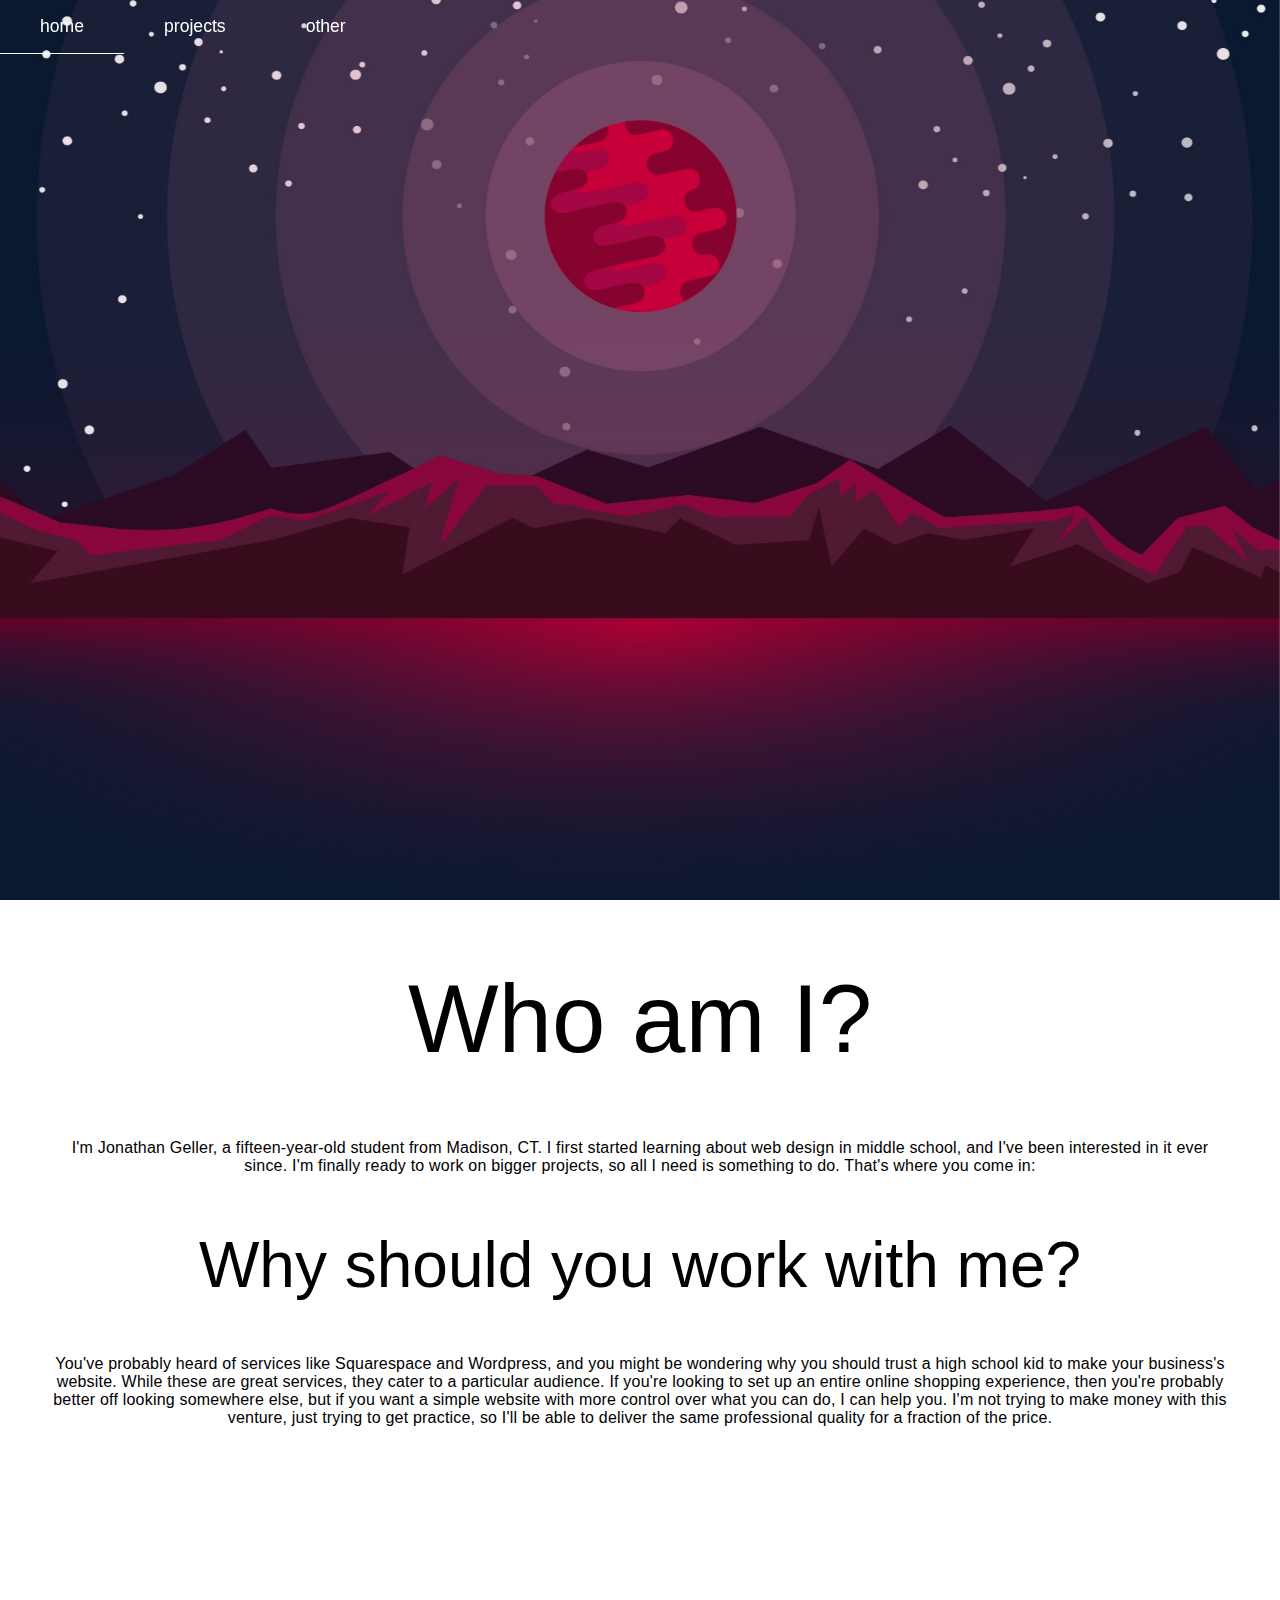
==== index.html @ b360dda5 "2346789" ====
<html>
    <head>
        <link rel="stylesheet" type="text/css" href="style.css">
        <title> Jonathan Geller</title>
        <link rel='shortcut icon' href='icon.png' type='image/x-icon' />
    </head>
    <body onload="parallax()">
        <ul class="navbar" id="navbar">
            <li> home </li>
            <li> projects </li>
            <li> other </li>
        </ul>
        <div class="openImage" id="openImage"></div>
        <div class="boxThing" id="box1">
            <h1 class="sellerText"> Who am I? </h1>
            <p class="sellerText"> I'm Jonathan Geller, a fifteen-year-old student from Madison, CT. I first started learning about web design in middle school, and I've been interested in it ever since. I'm finally ready to work on bigger projects, so all I need is something to do. That's where you come in:</p>
            <h2 class="sellerText"> Why should you work with me? </h2>
            <p class="sellerText"> You've probably heard of services like Squarespace and Wordpress, and you might be wondering why you should trust a high school kid to make your business's website. While these are great services, they cater to a particular audience. If you're  looking to set up an entire online shopping experience, then you're probably better off looking somewhere else, but if you want a simple website with more control over what you can do, I can help you. I'm not trying to make money with this venture, just trying to get practice, so I'll be able to deliver the same professional quality for a fraction of the price.</p>

        </div>


        <!-- <h1 class="bigTitle"> Jonathan Geller</h1>
        <p> hello</p> -->
        <!-- <img src="testImage.jpg"> -->

        <script>
            window.requestAnimationFrame = window.requestAnimationFrame ||
                window.mozRequestAnimationFrame ||
                window.webkitRequestAnimationFrame ||
                window.msRequestAnimationFrame ||
                function(f) {
                    setTimeout(f, 1000 / 60)
                }

            var opener = document.getElementById('openImage')
            var menubar = document.getElementById('navbar')
            var box1 = document.getElementById('box1')

            var scrollheight = document.body.scrollHeight // height of entire document
            var windowheight = window.innerHeight // height of browser window
            var windowwidth = window.innerWidth
            function parallax() {
                var scrolltop = window.pageYOffset // get number of pixels document has scrolled vertically
                var scrollamount = (scrolltop / windowheight) // get amount scrolled in percent of screen

                var ratio = windowwidth/windowheight;
                opener.style.backgroundSize = (windowheight*3/2*(1+scrollamount)) + 'px ' + (windowheight*(1+scrollamount)) + 'px'
                box1.style.top = -scrollamount * 100 + 100 + '%'
                /*
                if ((scrollamount) > 1) {
                    menubar.style.boxShadow = "0px 0px 10px 10px white"
                } else {
                    menubar.style.boxShadow = "none"
                }
                */
                if ((scrolltop) > 100) {
                    menubar.style.background = "white";
                    menubar.style.color = "black";
                    menubar.style.borderBottomColor = "black";
                    menubar.style.borderBottomStyle = "solid";
                    menubar.style.borderBottomWidth = "1px"

                } else {
                    menubar.style.background = "rgba(255,255,255,0)";
                    menubar.style.color = "white";
                    menubar.style.borderBottomColor = "white";
                    menubar.style.borderBottomStyle = "none";
                    menubar.style.borderBottomWidth = "1px"
                }
            }


            window.addEventListener('scroll', function() { // on page scroll
                requestAnimationFrame(parallax) // call parallax() on next available screen paint
            }, false)

            window.addEventListener('resize', function() { // on window resize
                var scrolltop = window.pageYOffset // get number of pixels document has scrolled vertically
                var scrollamount = (scrolltop / (scrollheight - windowheight)) * 100 // get amount scrolled (in %)
                imag.style.left = ((100 - int(imag.style.width)) / 2).toString + '%'
            }, false)

        </script>
    </body>
</html>
---- style.css ----
body {
    margin: 0px;
    font-family: helvetica;
    min-height: 1000%;
}

.openImage {
    background-image: url(testImage.jpg);
    background-position: top;
    width: 100%;
    height: 100%;
    position: fixed;
}

.bigTitle {
    /* font-family: helvetica; */
    font-family: sans-serif;
    font-size: 3em;
}

.navbar {
    position: fixed;
    top: 0;
    left: 0;
    list-style-type: none;
    overflow: hidden;
    padding: 0;
    margin: 0;
    z-index: 100;
    transition: color 0.5s, background 0.5s, border-color 0.5s;
    color: white;
    width: 100%;
    box-sizing: border-box;
}

.boxThing {
    background: white;
    width: 100%;
    height: 700%;
    z-index: 20;
    position: fixed;
    top: 100%;
}

.navbar li {
    display: block;
    float: left;
    padding: 16px 40px 16px 40px;
    background: rgba(0,255,255,0);
    margin: none;
    font-size: 1.1em;
    border-bottom-style: none;
    border-bottom-width: 1px;
    transition: background 0.5s;
    font-weight: 100;
    box-sizing: border-box;
}


.navbar li:hover {
    border-bottom-style: solid;
}

.sellerText {
    font-weight: 100;
    text-align: center;
}

h1.sellerText{
    font-size: 6em;
}

h2.sellerText{
    font-size: 4em;
}

p.sellerText {
    font-size: 1em;
    letter-spacing: 0.20px;
    padding: 0px 50px 0px 50px;
}
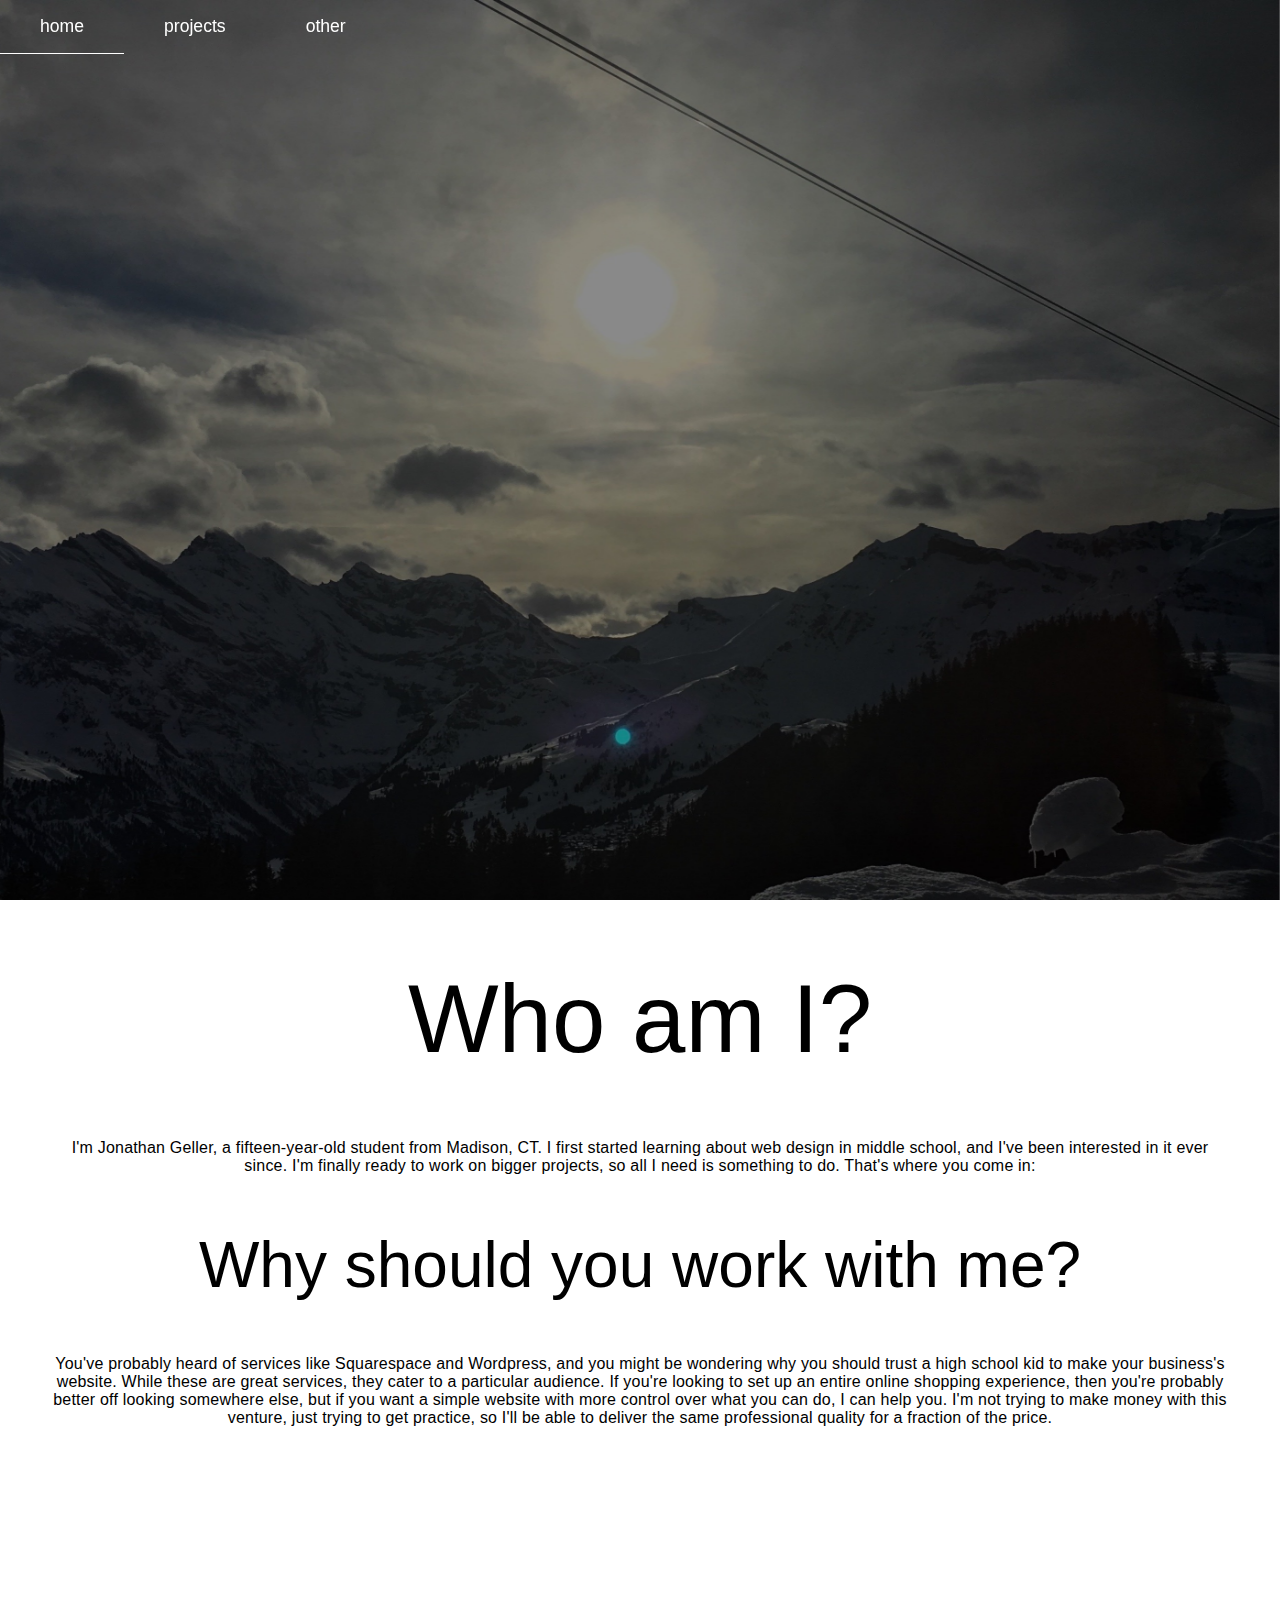
==== commit 4bc2545d: "gthur4hkufruyef" ====
--- a/index.html
+++ b/index.html
@@ -45,7 +45,7 @@
                 var scrollamount = (scrolltop / windowheight) // get amount scrolled in percent of screen
 
                 var ratio = windowwidth/windowheight;
-                opener.style.backgroundSize = (windowheight*3/2*(1+scrollamount)) + 'px ' + (windowheight*(1+scrollamount)) + 'px'
+                opener.style.backgroundSize = (windowheight*2*(1+scrollamount)) + 'px ' + (windowheight*(1+scrollamount)) + 'px'
                 box1.style.top = -scrollamount * 100 + 100 + '%'
                 /*
                 if ((scrollamount) > 1) {
@@ -54,7 +54,7 @@
                     menubar.style.boxShadow = "none"
                 }
                 */
-                if ((scrolltop) > 100) {
+                if ((scrolltop-windowheight) > -54) {
                     menubar.style.background = "white";
                     menubar.style.color = "black";
                     menubar.style.borderBottomColor = "black";
--- a/style.css
+++ b/style.css
@@ -6,7 +6,7 @@
 
 .openImage {
     background-image: url(testImage.jpg);
-    background-position: top;
+    background-position: bottom;
     width: 100%;
     height: 100%;
     position: fixed;
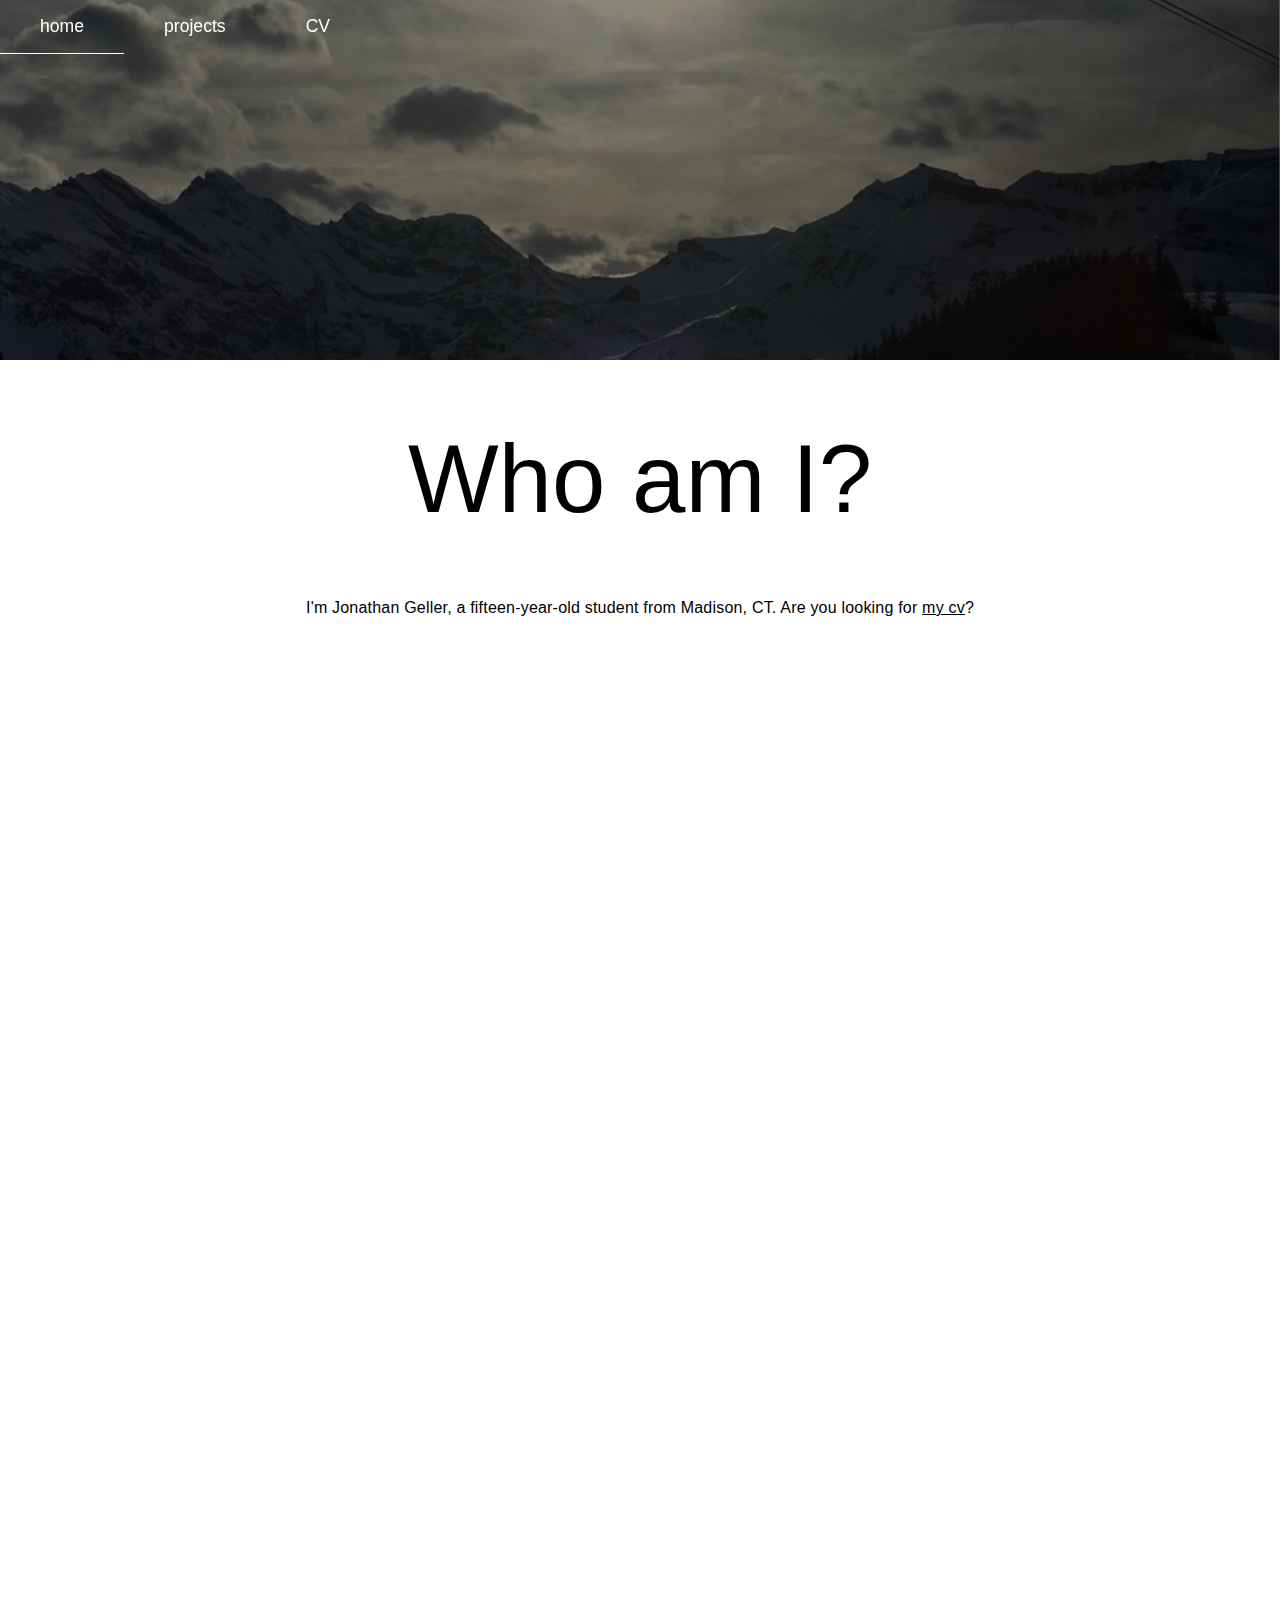
==== commit e63422a4: "some tweaks" ====
--- a/index.html
+++ b/index.html
@@ -8,14 +8,14 @@
         <ul class="navbar" id="navbar">
             <li> home </li>
             <li> projects </li>
-            <li> other </li>
+            <a href="cv.pdf"><li> CV </li></a>
         </ul>
         <div class="openImage" id="openImage"></div>
         <div class="boxThing" id="box1">
             <h1 class="sellerText"> Who am I? </h1>
-            <p class="sellerText"> I'm Jonathan Geller, a fifteen-year-old student from Madison, CT. I first started learning about web design in middle school, and I've been interested in it ever since. I'm finally ready to work on bigger projects, so all I need is something to do. That's where you come in:</p>
-            <h2 class="sellerText"> Why should you work with me? </h2>
-            <p class="sellerText"> You've probably heard of services like Squarespace and Wordpress, and you might be wondering why you should trust a high school kid to make your business's website. While these are great services, they cater to a particular audience. If you're  looking to set up an entire online shopping experience, then you're probably better off looking somewhere else, but if you want a simple website with more control over what you can do, I can help you. I'm not trying to make money with this venture, just trying to get practice, so I'll be able to deliver the same professional quality for a fraction of the price.</p>
+            <p class="sellerText"> I'm Jonathan Geller, a fifteen-year-old student from Madison, CT. Are you looking for <a href="cv.pdf">my cv</a>?</p>
+            <!-- <h2 class="sellerText"> Why should you work with me? </h2>
+            <p class="sellerText"> You've probably heard of services like Squarespace and Wordpress, and you might be wondering why you should trust a high school kid to make your business's website. While these are great services, they cater to a particular audience. If you're  looking to set up an entire online shopping experience, then you're probably better off looking somewhere else, but if you want a simple website with more control over what you can do, I can help you. I'm not trying to make money with this venture, just trying to get practice, so I'll be able to deliver the same professional quality for a fraction of the price.</p> -->
 
         </div>
 
@@ -46,7 +46,8 @@
 
                 var ratio = windowwidth/windowheight;
                 opener.style.backgroundSize = (windowheight*2*(1+scrollamount)) + 'px ' + (windowheight*(1+scrollamount)) + 'px'
-                box1.style.top = -scrollamount * 100 + 100 + '%'
+                opener.style.top = -scrollamount*10 + '%'
+                box1.style.top = -scrollamount * 100 + 40 + '%'
                 /*
                 if ((scrollamount) > 1) {
                     menubar.style.boxShadow = "0px 0px 10px 10px white"
@@ -54,7 +55,7 @@
                     menubar.style.boxShadow = "none"
                 }
                 */
-                if ((scrolltop-windowheight) > -54) {
+                if ((scrolltop-(0.4*windowheight)) > -54) {
                     menubar.style.background = "white";
                     menubar.style.color = "black";
                     menubar.style.borderBottomColor = "black";
--- a/style.css
+++ b/style.css
@@ -8,7 +8,7 @@
     background-image: url(testImage.jpg);
     background-position: bottom;
     width: 100%;
-    height: 100%;
+    height: 60%;
     position: fixed;
 }
 
@@ -16,6 +16,10 @@
     /* font-family: helvetica; */
     font-family: sans-serif;
     font-size: 3em;
+}
+
+a {
+    color: inherit;
 }
 
 .navbar {
@@ -49,7 +53,8 @@
     background: rgba(0,255,255,0);
     margin: none;
     font-size: 1.1em;
-    border-bottom-style: none;
+    border-bottom-style: solid;
+    border-bottom-color: rgba(0,0,0,0);
     border-bottom-width: 1px;
     transition: background 0.5s;
     font-weight: 100;
@@ -59,6 +64,7 @@
 
 .navbar li:hover {
     border-bottom-style: solid;
+    border-bottom-color: white; 
 }
 
 .sellerText {
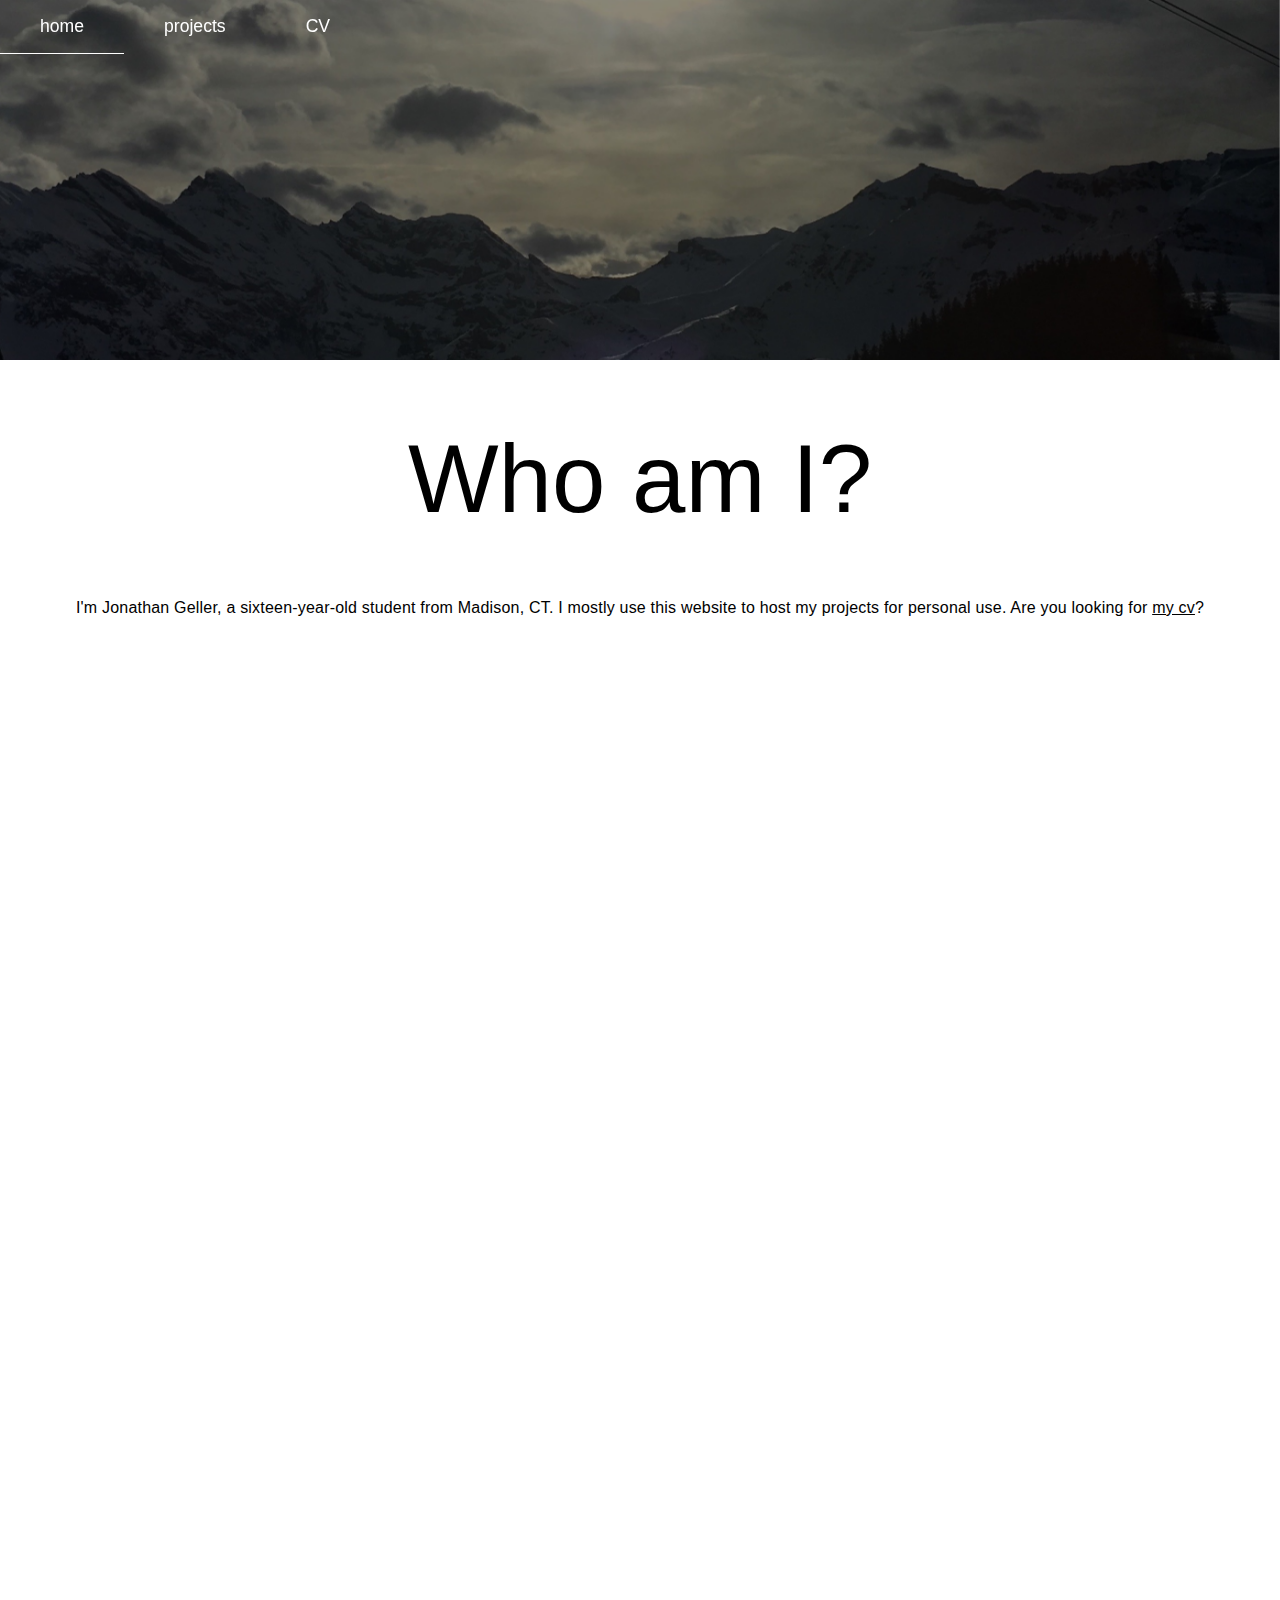
==== commit 7b64075b: "boop" ====
--- a/index.html
+++ b/index.html
@@ -13,7 +13,7 @@
         <div class="openImage" id="openImage"></div>
         <div class="boxThing" id="box1">
             <h1 class="sellerText"> Who am I? </h1>
-            <p class="sellerText"> I'm Jonathan Geller, a fifteen-year-old student from Madison, CT. Are you looking for <a href="cv.pdf">my cv</a>?</p>
+            <p class="sellerText"> I'm Jonathan Geller, a sixteen-year-old student from Madison, CT. I mostly use this website to host my projects for personal use. Are you looking for <a href="cv.pdf">my cv</a>?</p>
             <!-- <h2 class="sellerText"> Why should you work with me? </h2>
             <p class="sellerText"> You've probably heard of services like Squarespace and Wordpress, and you might be wondering why you should trust a high school kid to make your business's website. While these are great services, they cater to a particular audience. If you're  looking to set up an entire online shopping experience, then you're probably better off looking somewhere else, but if you want a simple website with more control over what you can do, I can help you. I'm not trying to make money with this venture, just trying to get practice, so I'll be able to deliver the same professional quality for a fraction of the price.</p> -->
 
@@ -55,7 +55,7 @@
                     menubar.style.boxShadow = "none"
                 }
                 */
-                if ((scrolltop-(0.4*windowheight)) > -54) {
+                if ((scrolltop-(0.4*windowheight)) > -56) {
                     menubar.style.background = "white";
                     menubar.style.color = "black";
                     menubar.style.borderBottomColor = "black";
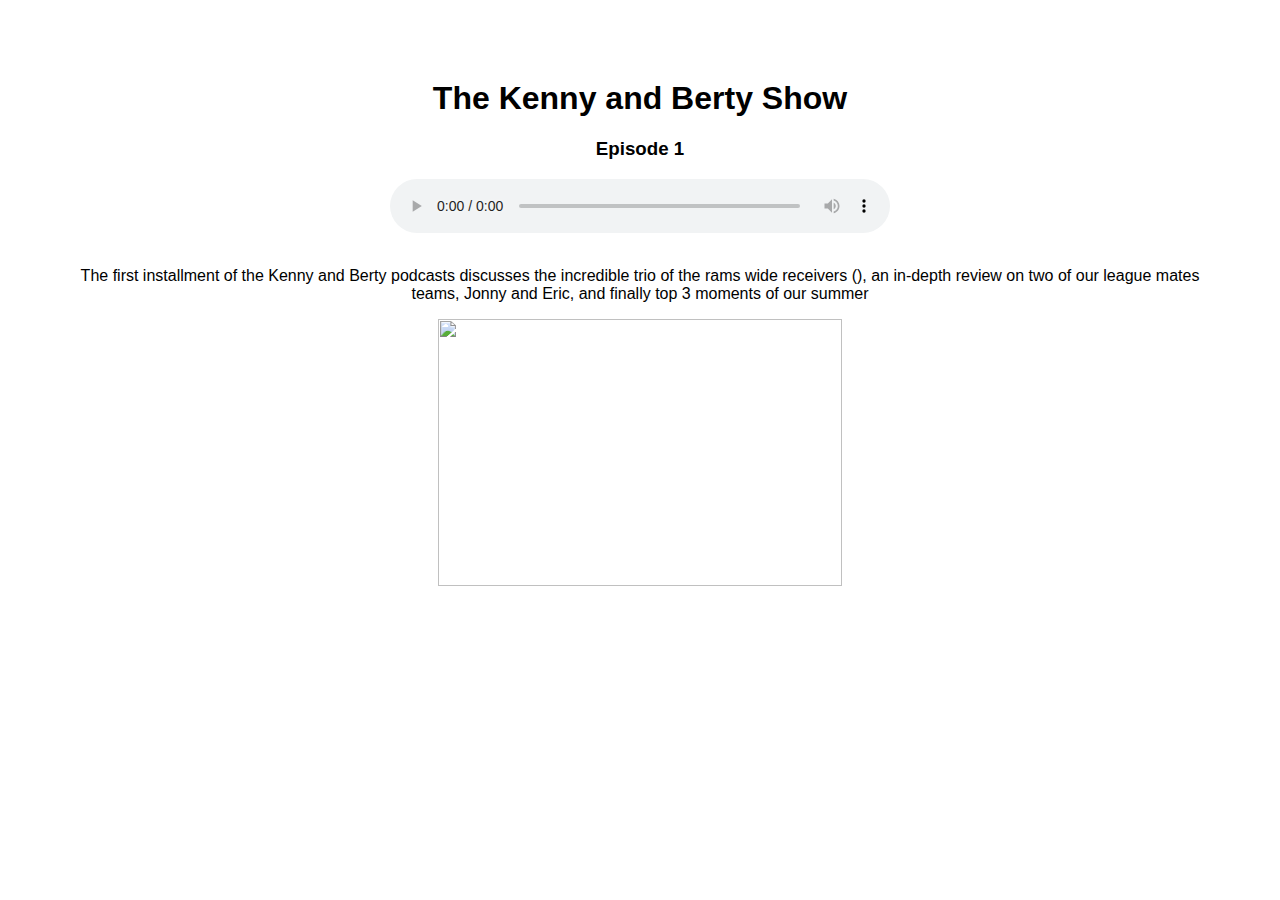
==== commit 3b8b3ce5: "Add files via upload" ====
--- a/index.html
+++ b/index.html
@@ -1,87 +1,19 @@
 <html>
     <head>
+        <title> Kenny and Berty </title>
         <link rel="stylesheet" type="text/css" href="style.css">
-        <title> Jonathan Geller</title>
-        <link rel='shortcut icon' href='icon.png' type='image/x-icon' />
+        <link rel='shortcut icon' href='https://cdn0.iconfinder.com/data/icons/sports-icons/110/American-Football-512.png' type='image/x-icon' />
+
     </head>
-    <body onload="parallax()">
-        <ul class="navbar" id="navbar">
-            <li> home </li>
-            <li> projects </li>
-            <a href="cv.pdf"><li> CV </li></a>
-        </ul>
-        <div class="openImage" id="openImage"></div>
-        <div class="boxThing" id="box1">
-            <h1 class="sellerText"> Who am I? </h1>
-            <p class="sellerText"> I'm Jonathan Geller, a sixteen-year-old student from Madison, CT. I mostly use this website to host my projects for personal use. Are you looking for <a href="cv.pdf">my cv</a>?</p>
-            <!-- <h2 class="sellerText"> Why should you work with me? </h2>
-            <p class="sellerText"> You've probably heard of services like Squarespace and Wordpress, and you might be wondering why you should trust a high school kid to make your business's website. While these are great services, they cater to a particular audience. If you're  looking to set up an entire online shopping experience, then you're probably better off looking somewhere else, but if you want a simple website with more control over what you can do, I can help you. I'm not trying to make money with this venture, just trying to get practice, so I'll be able to deliver the same professional quality for a fraction of the price.</p> -->
+    <body>
 
-        </div>
-
-
-        <!-- <h1 class="bigTitle"> Jonathan Geller</h1>
-        <p> hello</p> -->
-        <!-- <img src="testImage.jpg"> -->
-
-        <script>
-            window.requestAnimationFrame = window.requestAnimationFrame ||
-                window.mozRequestAnimationFrame ||
-                window.webkitRequestAnimationFrame ||
-                window.msRequestAnimationFrame ||
-                function(f) {
-                    setTimeout(f, 1000 / 60)
-                }
-
-            var opener = document.getElementById('openImage')
-            var menubar = document.getElementById('navbar')
-            var box1 = document.getElementById('box1')
-
-            var scrollheight = document.body.scrollHeight // height of entire document
-            var windowheight = window.innerHeight // height of browser window
-            var windowwidth = window.innerWidth
-            function parallax() {
-                var scrolltop = window.pageYOffset // get number of pixels document has scrolled vertically
-                var scrollamount = (scrolltop / windowheight) // get amount scrolled in percent of screen
-
-                var ratio = windowwidth/windowheight;
-                opener.style.backgroundSize = (windowheight*2*(1+scrollamount)) + 'px ' + (windowheight*(1+scrollamount)) + 'px'
-                opener.style.top = -scrollamount*10 + '%'
-                box1.style.top = -scrollamount * 100 + 40 + '%'
-                /*
-                if ((scrollamount) > 1) {
-                    menubar.style.boxShadow = "0px 0px 10px 10px white"
-                } else {
-                    menubar.style.boxShadow = "none"
-                }
-                */
-                if ((scrolltop-(0.4*windowheight)) > -56) {
-                    menubar.style.background = "white";
-                    menubar.style.color = "black";
-                    menubar.style.borderBottomColor = "black";
-                    menubar.style.borderBottomStyle = "solid";
-                    menubar.style.borderBottomWidth = "1px"
-
-                } else {
-                    menubar.style.background = "rgba(255,255,255,0)";
-                    menubar.style.color = "white";
-                    menubar.style.borderBottomColor = "white";
-                    menubar.style.borderBottomStyle = "none";
-                    menubar.style.borderBottomWidth = "1px"
-                }
-            }
-
-
-            window.addEventListener('scroll', function() { // on page scroll
-                requestAnimationFrame(parallax) // call parallax() on next available screen paint
-            }, false)
-
-            window.addEventListener('resize', function() { // on window resize
-                var scrolltop = window.pageYOffset // get number of pixels document has scrolled vertically
-                var scrollamount = (scrolltop / (scrollheight - windowheight)) * 100 // get amount scrolled (in %)
-                imag.style.left = ((100 - int(imag.style.width)) / 2).toString + '%'
-            }, false)
-
-        </script>
+        <h1>The Kenny and Berty Show</h1>
+        <h3> Episode 1</h3>
+        <audio controls>
+            <source src="epone.mp3" type="audio/mp3">
+        </audio>
+        <br><br>
+        <p> The first installment of the Kenny and Berty podcasts discusses the incredible trio of the rams wide receivers (), an in-depth review on two of our league mates teams, Jonny and Eric, and finally top 3 moments of our summer</p>
+        <img src='draftboard.jpg' style="width: 60%;"/>
     </body>
 </html>
--- a/style.css
+++ b/style.css
@@ -1,87 +1,44 @@
-body {
-    margin: 0px;
-    font-family: helvetica;
-    min-height: 1000%;
+html{
+    text-align: center;
 }
 
-.openImage {
-    background-image: url(testImage.jpg);
-    background-position: bottom;
-    width: 100%;
-    height: 60%;
-    position: fixed;
+body {
+    background: white;
+    padding: 80px;
+    font-family: helvetica;
+    font-weight: 100;
+    margin: 0;
+    text-align: center;
+    /* width: 1000px; */
 }
 
-.bigTitle {
-    /* font-family: helvetica; */
-    font-family: sans-serif;
-    font-size: 3em;
+audio{
+    width: 500px;
+    position: relative;
+    top: 0;
+    left: 0;
+    transition: top ease 0.3s, box-shadow ease 0.3s, left ease 0.3s;
 }
 
-a {
-    color: inherit;
-}
+audio:hover{
+     top: -10px;
+     box-shadow: 10px 10px 10px 0px grey;
+     left: -10px;
 
-.navbar {
-    position: fixed;
-    top: 0;
-    left: 0;
-    list-style-type: none;
-    overflow: hidden;
-    padding: 0;
-    margin: 0;
-    z-index: 100;
-    transition: color 0.5s, background 0.5s, border-color 0.5s;
-    color: white;
-    width: 100%;
-    box-sizing: border-box;
-}
-
-.boxThing {
-    background: white;
-    width: 100%;
-    height: 700%;
-    z-index: 20;
-    position: fixed;
-    top: 100%;
-}
-
-.navbar li {
-    display: block;
-    float: left;
-    padding: 16px 40px 16px 40px;
-    background: rgba(0,255,255,0);
-    margin: none;
-    font-size: 1.1em;
-    border-bottom-style: solid;
-    border-bottom-color: rgba(0,0,0,0);
-    border-bottom-width: 1px;
-    transition: background 0.5s;
-    font-weight: 100;
-    box-sizing: border-box;
 }
 
 
-.navbar li:hover {
-    border-bottom-style: solid;
-    border-bottom-color: white; 
+
+img{
+    position: relative;
+    top: 0;
+    left: 0;
+    transition: top ease 0.3s, box-shadow ease 0.3s, left ease 0.3s;
+
 }
 
-.sellerText {
-    font-weight: 100;
-    text-align: center;
+img:hover{
+     top: -10px;
+     left: -10px;
+     box-shadow: 10px 10px 10px 0px grey;
 }
-
-h1.sellerText{
-    font-size: 6em;
-}
-
-h2.sellerText{
-    font-size: 4em;
-}
-
-p.sellerText {
-    font-size: 1em;
-    letter-spacing: 0.20px;
-    padding: 0px 50px 0px 50px;
-}
